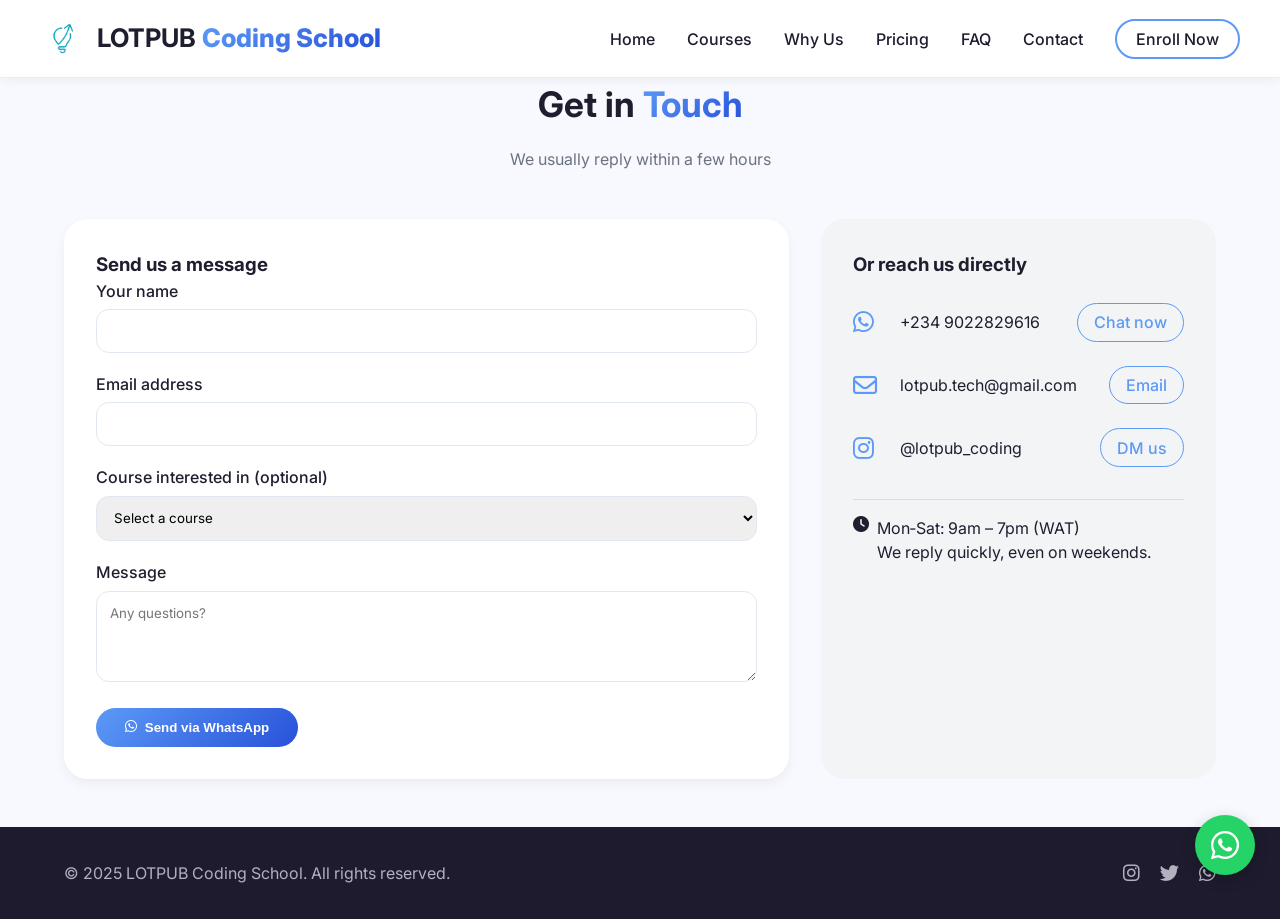
==== contact.html @ 88c9750f "Add files via upload" ====
<!DOCTYPE html>
<html lang="en">
<head>
  <meta charset="UTF-8">
  <meta name="viewport" content="width=device-width, initial-scale=1.0">
  <title>LOTPUB – Contact</title>
  <link rel="stylesheet" href="css/style.css">
  <link rel="stylesheet" href="https://cdnjs.cloudflare.com/ajax/libs/font-awesome/6.0.0-beta3/css/all.min.css">
  <link href="https://fonts.googleapis.com/css2?family=Inter:wght@300;400;500;600;700;800&display=swap" rel="stylesheet">
</head>
<body>

  <!-- Navigation (same as previous) -->
  <nav class="navbar">
    <div class="container nav-container">
      <div class="logo">
        <img src="images/logo.png" alt="LOTPUB logo" class="logo-img">
        <h1>LOTPUB <span>Coding School</span></h1>
      </div>
      <ul class="nav-links">
        <li><a href="index.html">Home</a></li>
        <li><a href="courses.html">Courses</a></li>
        <li><a href="why-us.html">Why Us</a></li>
        <li><a href="pricing.html">Pricing</a></li>
        <li><a href="faq.html">FAQ</a></li>
        <li><a href="contact.html">Contact</a></li>
        <li><a href="contact.html" class="btn-outline">Enroll Now</a></li>
      </ul>
      <div class="hamburger">
        <i class="fas fa-bars"></i>
      </div>
    </div>
  </nav>

  <!-- Main Content -->
  <main class="container">
    <h1 class="page-title">Get in <span>Touch</span></h1>
    <p class="page-subtitle">We usually reply within a few hours</p>

    <div class="contact-wrapper">
      <!-- Contact Form -->
      <div class="contact-form">
        <h3>Send us a message</h3>
        <form id="contactForm">
          <div class="form-group">
            <label for="name">Your name</label>
            <input type="text" id="name" name="name" required>
          </div>
          <div class="form-group">
            <label for="email">Email address</label>
            <input type="email" id="email" name="email" required>
          </div>
          <div class="form-group">
            <label for="course">Course interested in (optional)</label>
            <select id="course" name="course">
              <option value="">Select a course</option>
              <option value="Beginner">Beginner (₦7,000)</option>
              <option value="Intermediate">Intermediate (₦15,000)</option>
              <option value="Pro">Pro (₦25,000)</option>
              <option value="Bundle">Bundle / Other</option>
            </select>
          </div>
          <div class="form-group">
            <label for="message">Message</label>
            <textarea id="message" name="message" rows="4" placeholder="Any questions?"></textarea>
          </div>
          <button type="submit" class="btn-primary"><i class="fab fa-whatsapp"></i> Send via WhatsApp</button>
        </form>
      </div>

      <!-- Direct Contact Info -->
      <div class="contact-info">
        <h3>Or reach us directly</h3>
        <div class="contact-method">
          <i class="fab fa-whatsapp"></i>
          <span>+234 9022829616</span>
          <a href="https://wa.me/2349022829616" target="_blank" class="btn-small">Chat now</a>
        </div>
        <div class="contact-method">
          <i class="far fa-envelope"></i>
          <span>lotpub.tech@gmail.com</span>
          <a href="mailto:lotpub.tech@gmail.com" class="btn-small">Email</a>
        </div>
        <div class="contact-method">
          <i class="fab fa-instagram"></i>
          <span>@lotpub_coding</span>
          <a href="#" target="_blank" class="btn-small">DM us</a>
        </div>
        <div class="info-note">
          <i class="fas fa-clock"></i>
          <p>Mon‑Sat: 9am – 7pm (WAT)<br>We reply quickly, even on weekends.</p>
        </div>
      </div>
    </div>
  </main>

  <!-- Footer -->
  <footer>
    <div class="container footer-inner">
      <div>&copy; 2025 LOTPUB Coding School. All rights reserved.</div>
      <div class="social">
        <a href="#"><i class="fab fa-instagram"></i></a>
        <a href="#"><i class="fab fa-twitter"></i></a>
        <a href="#"><i class="fab fa-whatsapp"></i></a>
      </div>
    </div>
  </footer>

   <!-- Floating WhatsApp Button -->
  <a href="https://wa.me/2349022829616?text=I%20want%20to%20learn%20with%20LOTPUB" class="whatsapp-float" target="_blank">
    <i class="fab fa-whatsapp"></i>
  </a>
  <script src="js/main.js"></script>
</body>
</html>
---- css/style.css ----
/* Reset & Base */
* {
  margin: 0;
  padding: 0;
  box-sizing: border-box;
}

body {
  font-family: 'Inter', sans-serif;
  background-color: #f8f9ff;
  color: #1e1e2f;
  line-height: 1.5;
  scroll-behavior: smooth;
}

/* Color Variables */
:root {
  --primary: #5c9af6;
  --primary-dark: #2851d9;
  --primary-light: #C4B5FD;
  --secondary: #467ee5;
  --dark: #1E1B2E;
  --gray: #6B7280;
  --light-gray: #F3F4F6;
  --white: #ffffff;
  --black: #111827;
}

.container {
  max-width: 1200px;
  margin: 0 auto;
  padding: 0 24px;
}

/* Navbar */
.navbar {
  background: rgba(255, 255, 255, 0.98);
  backdrop-filter: blur(10px);
  position: sticky;
  top: 0;
  z-index: 100;
  box-shadow: 0 2px 10px rgba(0, 0, 0, 0.05);
  border-bottom: 1px solid rgba(139, 92, 246, 0.15);
}

.nav-container {
  display: flex;
  justify-content: space-between;
  align-items: center;
  padding: 1rem 0;
  flex-wrap: wrap;
}

.logo {
  display: flex;
  align-items: center;
  gap: 12px;
}

.logo-img {
  height: 45px;
  width: auto;
}

.logo h1 {
  font-size: 1.6rem;
  font-weight: 700;
}

.logo h1 span {
  background: linear-gradient(135deg, var(--primary), var(--primary-dark));
  -webkit-background-clip: text;
  background-clip: text;
  color: transparent;
  font-weight: 800;
}

.nav-links {
  display: flex;
  gap: 2rem;
  list-style: none;
  align-items: center;
}

.nav-links li a {
  text-decoration: none;
  color: var(--dark);
  font-weight: 500;
  transition: color 0.3s;
}

.nav-links li a:hover {
  color: var(--primary);
}

.btn-outline {
  border: 2px solid var(--primary);
  background: transparent;
  padding: 0.5rem 1.2rem;
  border-radius: 40px;
  font-weight: 600;
  color: var(--primary);
  transition: all 0.3s;
}

.btn-outline:hover {
  background: var(--primary);
  color: white;
  border-color: var(--primary);
}

.hamburger {
  display: none;
  font-size: 1.5rem;
  cursor: pointer;
  color: var(--dark);
}

/* Buttons */
.btn-primary {
  background: linear-gradient(135deg, var(--primary), var(--primary-dark));
  color: white;
  padding: 0.75rem 1.8rem;
  border: none;
  border-radius: 40px;
  font-weight: 600;
  cursor: pointer;
  transition: transform 0.2s, box-shadow 0.2s;
  display: inline-flex;
  align-items: center;
  gap: 8px;
  text-decoration: none;
}

.btn-primary:hover {
  transform: translateY(-2px);
  box-shadow: 0 10px 20px rgba(139, 92, 246, 0.3);
}

.btn-small {
  background: transparent;
  border: 1px solid var(--primary);
  color: var(--primary);
  padding: 0.4rem 1rem;
  border-radius: 30px;
  text-decoration: none;
  font-weight: 500;
  transition: all 0.3s;
  display: inline-block;
}

.btn-small:hover {
  background: var(--primary);
  color: white;
}

/* Hero */
.hero {
  padding: 5rem 0 4rem;
  background: linear-gradient(135deg, #f5f3ff 0%, #ede9fe 100%);
}

.hero-grid {
  display: flex;
  align-items: center;
  gap: 3rem;
  flex-wrap: wrap;
}

.hero-content {
  flex: 1;
}

.hero-content h1 {
  font-size: 3rem;
  font-weight: 800;
  line-height: 1.2;
  margin-bottom: 1rem;
  color: var(--dark);
}

.hero-content h1 span {
  background: linear-gradient(135deg, var(--primary-dark), var(--primary));
  -webkit-background-clip: text;
  background-clip: text;
  color: transparent;
}

.hero-content p {
  font-size: 1.2rem;
  color: var(--gray);
  margin-bottom: 2rem;
}

.hero-stats {
  display: flex;
  gap: 2rem;
  margin-top: 2rem;
}

.hero-stats div span {
  font-size: 1.8rem;
  font-weight: 800;
  color: var(--primary-dark);
  display: block;
}

.hero-image {
  flex: 1;
  text-align: center;
}

.hero-image i {
  font-size: 10rem;
  color: var(--primary-light);
}

/* Featured Courses (homepage) */
.featured-courses {
  padding: 4rem 0;
  background: white;
}

.featured-courses h2, .page-title {
  text-align: center;
  font-size: 2.2rem;
  font-weight: 700;
  margin-bottom: 1rem;
}

.featured-courses h2 span, .page-title span {
  background: linear-gradient(135deg, var(--primary), var(--primary-dark));
  -webkit-background-clip: text;
  background-clip: text;
  color: transparent;
}

.page-subtitle {
  text-align: center;
  color: var(--gray);
  margin-bottom: 3rem;
}

.course-preview {
  display: grid;
  grid-template-columns: repeat(auto-fit, minmax(280px, 1fr));
  gap: 2rem;
}

.course-card {
  background: white;
  border-radius: 1.5rem;
  padding: 1.8rem;
  box-shadow: 0 10px 25px rgba(0,0,0,0.05);
  transition: transform 0.3s, box-shadow 0.3s;
  border: 1px solid rgba(139, 92, 246, 0.2);
  text-align: center;
}

.course-card:hover {
  transform: translateY(-5px);
  box-shadow: 0 20px 30px rgba(139, 92, 246, 0.1);
}

.course-card i {
  font-size: 2.5rem;
  color: var(--primary);
  margin-bottom: 1rem;
}

.course-card h3 {
  font-size: 1.5rem;
  margin-bottom: 0.5rem;
}

.course-card p {
  color: var(--gray);
  margin: 1rem 0;
}

.course-card a {
  margin-top: 1rem;
}

/* Courses page full grid */
.courses-full-grid {
  display: flex;
  flex-direction: column;
  gap: 2rem;
  margin: 2rem 0;
}

.course-detail {
  display: flex;
  gap: 2rem;
  background: white;
  border-radius: 1.5rem;
  padding: 2rem;
  box-shadow: 0 5px 15px rgba(0,0,0,0.05);
  border: 1px solid rgba(139, 92, 246, 0.15);
  flex-wrap: wrap;
}

.course-detail-image {
  flex: 1;
  min-width: 200px;
  text-align: center;
}

.course-detail-image i {
  font-size: 6rem;
  color: var(--primary);
}

.course-detail-content {
  flex: 3;
}

.course-detail-content h2 {
  color: var(--dark);
  margin-bottom: 0.5rem;
}

.course-detail-content ul {
  list-style: none;
  margin: 1rem 0;
}

.course-detail-content li {
  margin: 0.5rem 0;
  display: flex;
  align-items: center;
  gap: 8px;
}

.course-detail-content li i {
  color: var(--primary);
  font-size: 1rem;
}

/* Why Us page */
.why-grid-full {
  display: grid;
  grid-template-columns: repeat(auto-fit, minmax(280px, 1fr));
  gap: 2rem;
  margin: 3rem 0;
}

.why-card-large {
  background: white;
  border-radius: 1.5rem;
  padding: 2rem;
  text-align: center;
  box-shadow: 0 5px 12px rgba(0,0,0,0.05);
  border: 1px solid rgba(139, 92, 246, 0.1);
}

.why-card-large i {
  font-size: 2.8rem;
  color: var(--primary);
  margin-bottom: 1rem;
}

.founder-section {
  display: flex;
  gap: 2rem;
  background: var(--light-gray);
  border-radius: 2rem;
  padding: 2rem;
  margin-top: 2rem;
  flex-wrap: wrap;
  align-items: center;
}

.founder-image i {
  font-size: 6rem;
  color: var(--primary);
}

.founder-message {
  flex: 2;
}

/* Pricing page */
.pricing-grid-full {
  display: grid;
  grid-template-columns: repeat(auto-fit, minmax(280px, 1fr));
  gap: 2rem;
  margin: 2rem 0;
}

.pricing-card {
  background: white;
  border-radius: 1.5rem;
  padding: 2rem;
  text-align: center;
  position: relative;
  box-shadow: 0 10px 20px rgba(0,0,0,0.05);
  border: 1px solid rgba(139, 92, 246, 0.2);
}

.pricing-badge {
  position: absolute;
  top: -12px;
  left: 50%;
  transform: translateX(-50%);
  background: var(--primary);
  color: white;
  padding: 0.2rem 1rem;
  border-radius: 30px;
  font-size: 0.75rem;
  font-weight: 600;
}

.price {
  font-size: 2rem;
  font-weight: 800;
  color: var(--primary-dark);
  margin: 1rem 0;
}

.duration {
  color: var(--gray);
  margin-bottom: 1rem;
}

.pricing-card ul {
  list-style: none;
  margin: 1.5rem 0;
  text-align: left;
}

.pricing-card li {
  margin: 0.6rem 0;
  display: flex;
  align-items: center;
  gap: 8px;
}

.pricing-card li i {
  color: var(--primary);
  width: 18px;
}

.bundle-section {
  margin: 3rem 0;
}

.bundle-section h2 {
  text-align: center;
}

.bundle-grid {
  display: grid;
  grid-template-columns: repeat(auto-fit, minmax(240px, 1fr));
  gap: 1.5rem;
  margin-top: 1.5rem;
}

.bundle-card {
  background: var(--light-gray);
  border-radius: 1rem;
  padding: 1.5rem;
  text-align: center;
}

.payment-info {
  background: #eef2ff;
  border-radius: 1rem;
  padding: 1rem;
  text-align: center;
  margin: 2rem 0;
  display: flex;
  align-items: center;
  justify-content: center;
  gap: 0.8rem;
}

/* FAQ page */
.faq-grid-full {
  max-width: 800px;
  margin: 0 auto;
}

.faq-item {
  background: white;
  border-radius: 1rem;
  margin-bottom: 1rem;
  padding: 1rem 1.5rem;
  border: 1px solid rgba(139, 92, 246, 0.2);
  cursor: pointer;
}

.faq-question {
  display: flex;
  justify-content: space-between;
  align-items: center;
  font-weight: 600;
  font-size: 1.1rem;
}

.faq-answer {
  max-height: 0;
  overflow: hidden;
  transition: max-height 0.3s ease;
  color: var(--gray);
  padding-top: 0;
}

.faq-item.active .faq-answer {
  max-height: 200px;
  padding-top: 1rem;
}

/* Contact page */
.contact-wrapper {
  display: flex;
  gap: 2rem;
  flex-wrap: wrap;
  margin: 2rem 0;
}

.contact-form {
  flex: 2;
  background: white;
  padding: 2rem;
  border-radius: 1.5rem;
  box-shadow: 0 5px 12px rgba(0,0,0,0.05);
}

.form-group {
  margin-bottom: 1.2rem;
}

.form-group label {
  display: block;
  margin-bottom: 0.4rem;
  font-weight: 500;
}

.form-group input, .form-group select, .form-group textarea {
  width: 100%;
  padding: 0.8rem;
  border: 1px solid #e2e8f0;
  border-radius: 0.8rem;
  font-family: inherit;
}

.form-group input:focus, .form-group select:focus, .form-group textarea:focus {
  outline: none;
  border-color: var(--primary);
}

.contact-info {
  flex: 1;
  background: var(--light-gray);
  padding: 2rem;
  border-radius: 1.5rem;
}

.contact-method {
  display: flex;
  align-items: center;
  gap: 12px;
  margin: 1.5rem 0;
  flex-wrap: wrap;
}

.contact-method i {
  font-size: 1.5rem;
  color: var(--primary);
  width: 35px;
}

.contact-method span {
  flex: 1;
}

.info-note {
  margin-top: 2rem;
  padding-top: 1rem;
  border-top: 1px solid #ddd;
  display: flex;
  gap: 0.5rem;
}

/* Footer */
footer {
  background: var(--dark);
  color: #b1b1c0;
  padding: 2rem 0;
  margin-top: 3rem;
}

.footer-inner {
  display: flex;
  justify-content: space-between;
  align-items: center;
  flex-wrap: wrap;
  gap: 1rem;
}

.social a {
  color: #b1b1c0;
  margin-left: 1rem;
  font-size: 1.2rem;
  transition: color 0.3s;
}

.social a:hover {
  color: white;
}

/* WhatsApp float */
.whatsapp-float {
  position: fixed;
  bottom: 25px;
  right: 25px;
  background-color: #25D366;
  color: white;
  border-radius: 50%;
  width: 60px;
  height: 60px;
  display: flex;
  align-items: center;
  justify-content: center;
  font-size: 2rem;
  box-shadow: 0 4px 15px rgba(0, 0, 0, 0.2);
  transition: all 0.3s;
  z-index: 99;
  text-decoration: none;
}

.whatsapp-float:hover {
  transform: scale(1.1);
  background-color: #20b359;
}

/* Responsive */
@media (max-width: 768px) {
  .nav-links {
    display: none;
    flex-direction: column;
    width: 100%;
    background: white;
    padding: 1rem 0;
  }

  .nav-links.show {
    display: flex;
  }

  .hamburger {
    display: block;
  }

  .hero-content h1 {
    font-size: 2.2rem;
  }

  .hero-image i {
    font-size: 5rem;
  }

  .course-detail {
    flex-direction: column;
    text-align: center;
  }

  .footer-inner {
    flex-direction: column;
    text-align: center;
  }

  .contact-wrapper {
    flex-direction: column;
  }
}
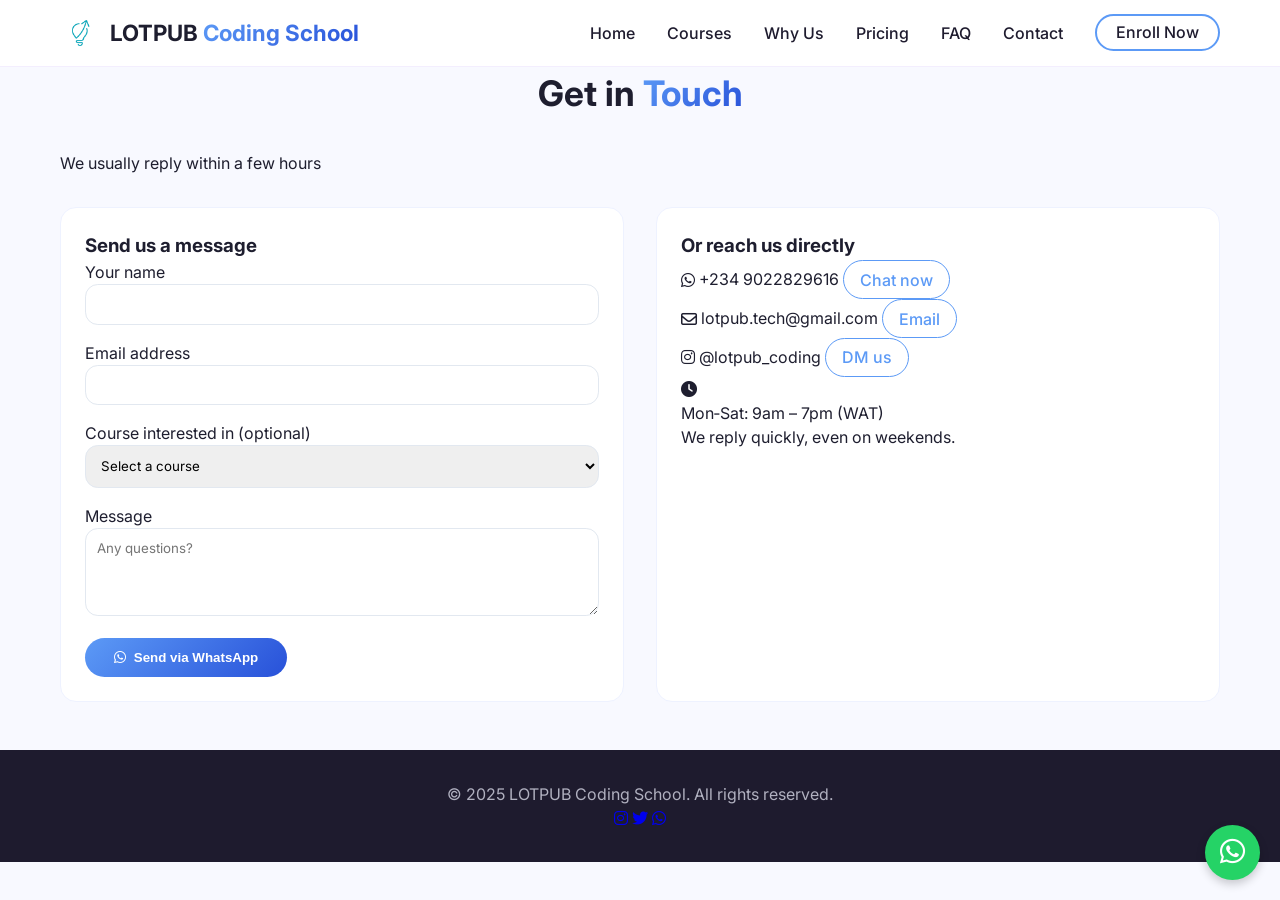
==== commit c0f7b39e: "Update contact.html" ====
--- a/contact.html
+++ b/contact.html
@@ -10,27 +10,26 @@
 </head>
 <body>
 
-  <!-- Navigation (same as previous) -->
-  <nav class="navbar">
-    <div class="container nav-container">
-      <div class="logo">
-        <img src="images/logo.png" alt="LOTPUB logo" class="logo-img">
-        <h1>LOTPUB <span>Coding School</span></h1>
-      </div>
-      <ul class="nav-links">
-        <li><a href="index.html">Home</a></li>
-        <li><a href="courses.html">Courses</a></li>
-        <li><a href="why-us.html">Why Us</a></li>
-        <li><a href="pricing.html">Pricing</a></li>
-        <li><a href="faq.html">FAQ</a></li>
-        <li><a href="contact.html">Contact</a></li>
-        <li><a href="contact.html" class="btn-outline">Enroll Now</a></li>
-      </ul>
-      <div class="hamburger">
-        <i class="fas fa-bars"></i>
-      </div>
+<nav class="navbar">
+  <div class="nav-container">
+    <div class="logo">
+      <img src="images/logo.png" alt="LOTPUB logo" class="logo-img">
+      <h1>LOTPUB <span>Coding School</span></h1>
     </div>
-  </nav>
+    <button class="hamburger" id="hamburgerBtn">
+      <i class="fas fa-bars"></i>
+    </button>
+    <ul class="nav-links" id="navLinks">
+      <li><a href="index.html">Home</a></li>
+      <li><a href="courses.html">Courses</a></li>
+      <li><a href="why-us.html">Why Us</a></li>
+      <li><a href="pricing.html">Pricing</a></li>
+      <li><a href="faq.html">FAQ</a></li>
+      <li><a href="contact.html">Contact</a></li>
+      <li><a href="contact.html" class="btn-outline">Enroll Now</a></li>
+    </ul>
+  </div>
+</nav>
 
   <!-- Main Content -->
   <main class="container">
@@ -112,4 +111,4 @@
   </a>
   <script src="js/main.js"></script>
 </body>
-</html>+</html>
--- a/css/style.css
+++ b/css/style.css
@@ -1,4 +1,3 @@
-/* Reset & Base */
 * {
   margin: 0;
   padding: 0;
@@ -6,14 +5,13 @@
 }
 
 body {
-  font-family: 'Inter', sans-serif;
-  background-color: #f8f9ff;
+  font-family: 'Inter', system-ui, -apple-system, sans-serif;
+  background: #f8f9ff;
   color: #1e1e2f;
   line-height: 1.5;
-  scroll-behavior: smooth;
-}
-
-/* Color Variables */
+  overflow-x: hidden;
+}
+
 :root {
   --primary: #5c9af6;
   --primary-dark: #2851d9;
@@ -23,47 +21,48 @@
   --gray: #6B7280;
   --light-gray: #F3F4F6;
   --white: #ffffff;
-  --black: #111827;
 }
 
 .container {
   max-width: 1200px;
   margin: 0 auto;
-  padding: 0 24px;
-}
-
-/* Navbar */
+  padding: 0 20px;
+}
+
+/* ===== NAVBAR (FULLY FIXED) ===== */
 .navbar {
   background: rgba(255, 255, 255, 0.98);
   backdrop-filter: blur(10px);
   position: sticky;
   top: 0;
-  z-index: 100;
-  box-shadow: 0 2px 10px rgba(0, 0, 0, 0.05);
-  border-bottom: 1px solid rgba(139, 92, 246, 0.15);
+  z-index: 1000;
+  width: 100%;
+  border-bottom: 1px solid rgba(139, 92, 246, 0.1);
 }
 
 .nav-container {
   display: flex;
   justify-content: space-between;
   align-items: center;
-  padding: 1rem 0;
-  flex-wrap: wrap;
+  padding: 0.8rem 20px;
+  max-width: 1200px;
+  margin: 0 auto;
+  position: relative;
 }
 
 .logo {
   display: flex;
   align-items: center;
-  gap: 12px;
+  gap: 10px;
 }
 
 .logo-img {
-  height: 45px;
+  height: 40px;
   width: auto;
 }
 
 .logo h1 {
-  font-size: 1.6rem;
+  font-size: 1.4rem;
   font-weight: 700;
 }
 
@@ -72,9 +71,9 @@
   -webkit-background-clip: text;
   background-clip: text;
   color: transparent;
-  font-weight: 800;
-}
-
+}
+
+/* Desktop navigation */
 .nav-links {
   display: flex;
   gap: 2rem;
@@ -86,7 +85,7 @@
   text-decoration: none;
   color: var(--dark);
   font-weight: 500;
-  transition: color 0.3s;
+  transition: color 0.2s;
 }
 
 .nav-links li a:hover {
@@ -96,27 +95,83 @@
 .btn-outline {
   border: 2px solid var(--primary);
   background: transparent;
-  padding: 0.5rem 1.2rem;
+  padding: 0.4rem 1.2rem;
   border-radius: 40px;
   font-weight: 600;
   color: var(--primary);
-  transition: all 0.3s;
+  transition: all 0.2s;
 }
 
 .btn-outline:hover {
   background: var(--primary);
   color: white;
-  border-color: var(--primary);
-}
-
+}
+
+/* Hamburger button */
 .hamburger {
   display: none;
-  font-size: 1.5rem;
+  background: none;
+  border: none;
+  font-size: 1.8rem;
   cursor: pointer;
   color: var(--dark);
-}
-
-/* Buttons */
+  z-index: 1001;
+}
+
+/* ===== MOBILE MENU (FIXED) ===== */
+@media (max-width: 768px) {
+  .hamburger {
+    display: block;
+  }
+
+  .nav-links {
+    position: fixed;
+    top: 0;
+    left: -100%;
+    width: 75%;
+    max-width: 280px;
+    height: 100vh;
+    background: white;
+    flex-direction: column;
+    justify-content: center;
+    align-items: center;
+    gap: 2rem;
+    transition: left 0.3s ease;
+    box-shadow: 2px 0 15px rgba(0,0,0,0.1);
+    z-index: 1000;
+    margin: 0;
+    padding: 2rem;
+  }
+
+  .nav-links.show {
+    left: 0;
+  }
+
+  .nav-links li {
+    width: 100%;
+    text-align: center;
+  }
+
+  .nav-links li a {
+    display: block;
+    font-size: 1.2rem;
+    padding: 0.5rem;
+  }
+
+  /* Overlay */
+  body.menu-open::before {
+    content: '';
+    position: fixed;
+    top: 0;
+    left: 0;
+    width: 100%;
+    height: 100%;
+    background: rgba(0, 0, 0, 0.5);
+    z-index: 999;
+  }
+}
+
+/* ===== BUTTONS ===== */
 .btn-primary {
   background: linear-gradient(135deg, var(--primary), var(--primary-dark));
   color: white;
@@ -154,16 +209,16 @@
   color: white;
 }
 
-/* Hero */
+/* ===== HERO SECTION ===== */
 .hero {
-  padding: 5rem 0 4rem;
+  padding: 4rem 0;
   background: linear-gradient(135deg, #f5f3ff 0%, #ede9fe 100%);
 }
 
 .hero-grid {
   display: flex;
   align-items: center;
-  gap: 3rem;
+  gap: 2rem;
   flex-wrap: wrap;
 }
 
@@ -172,11 +227,10 @@
 }
 
 .hero-content h1 {
-  font-size: 3rem;
+  font-size: 2.8rem;
   font-weight: 800;
   line-height: 1.2;
   margin-bottom: 1rem;
-  color: var(--dark);
 }
 
 .hero-content h1 span {
@@ -187,9 +241,9 @@
 }
 
 .hero-content p {
-  font-size: 1.2rem;
+  font-size: 1.1rem;
   color: var(--gray);
-  margin-bottom: 2rem;
+  margin-bottom: 1.5rem;
 }
 
 .hero-stats {
@@ -199,7 +253,7 @@
 }
 
 .hero-stats div span {
-  font-size: 1.8rem;
+  font-size: 1.6rem;
   font-weight: 800;
   color: var(--primary-dark);
   display: block;
@@ -211,13 +265,13 @@
 }
 
 .hero-image i {
-  font-size: 10rem;
+  font-size: 9rem;
   color: var(--primary-light);
 }
 
-/* Featured Courses (homepage) */
+/* ===== FEATURED COURSES ===== */
 .featured-courses {
-  padding: 4rem 0;
+  padding: 3rem 0;
   background: white;
 }
 
@@ -225,7 +279,7 @@
   text-align: center;
   font-size: 2.2rem;
   font-weight: 700;
-  margin-bottom: 1rem;
+  margin-bottom: 2rem;
 }
 
 .featured-courses h2 span, .page-title span {
@@ -235,248 +289,99 @@
   color: transparent;
 }
 
-.page-subtitle {
-  text-align: center;
-  color: var(--gray);
-  margin-bottom: 3rem;
-}
-
-.course-preview {
+.course-preview, .courses-full-grid {
   display: grid;
   grid-template-columns: repeat(auto-fit, minmax(280px, 1fr));
   gap: 2rem;
 }
 
-.course-card {
+.course-card, .course-detail {
   background: white;
   border-radius: 1.5rem;
-  padding: 1.8rem;
-  box-shadow: 0 10px 25px rgba(0,0,0,0.05);
-  transition: transform 0.3s, box-shadow 0.3s;
-  border: 1px solid rgba(139, 92, 246, 0.2);
-  text-align: center;
+  padding: 1.5rem;
+  box-shadow: 0 5px 15px rgba(0,0,0,0.05);
+  border: 1px solid #eef2ff;
+  transition: transform 0.2s;
 }
 
 .course-card:hover {
-  transform: translateY(-5px);
-  box-shadow: 0 20px 30px rgba(139, 92, 246, 0.1);
-}
-
-.course-card i {
+  transform: translateY(-4px);
+}
+
+.course-card i, .course-detail-image i {
   font-size: 2.5rem;
   color: var(--primary);
-  margin-bottom: 1rem;
+  margin-bottom: 0.5rem;
 }
 
 .course-card h3 {
-  font-size: 1.5rem;
+  font-size: 1.3rem;
   margin-bottom: 0.5rem;
 }
 
-.course-card p {
-  color: var(--gray);
-  margin: 1rem 0;
-}
-
-.course-card a {
-  margin-top: 1rem;
-}
-
-/* Courses page full grid */
-.courses-full-grid {
-  display: flex;
-  flex-direction: column;
-  gap: 2rem;
-  margin: 2rem 0;
-}
-
-.course-detail {
-  display: flex;
-  gap: 2rem;
-  background: white;
-  border-radius: 1.5rem;
-  padding: 2rem;
-  box-shadow: 0 5px 15px rgba(0,0,0,0.05);
-  border: 1px solid rgba(139, 92, 246, 0.15);
-  flex-wrap: wrap;
-}
-
-.course-detail-image {
-  flex: 1;
-  min-width: 200px;
-  text-align: center;
-}
-
-.course-detail-image i {
-  font-size: 6rem;
-  color: var(--primary);
-}
-
-.course-detail-content {
-  flex: 3;
-}
-
-.course-detail-content h2 {
-  color: var(--dark);
-  margin-bottom: 0.5rem;
-}
-
-.course-detail-content ul {
-  list-style: none;
-  margin: 1rem 0;
-}
-
-.course-detail-content li {
-  margin: 0.5rem 0;
-  display: flex;
-  align-items: center;
-  gap: 8px;
-}
-
-.course-detail-content li i {
-  color: var(--primary);
-  font-size: 1rem;
-}
-
-/* Why Us page */
+/* ===== WHY US ===== */
 .why-grid-full {
   display: grid;
-  grid-template-columns: repeat(auto-fit, minmax(280px, 1fr));
-  gap: 2rem;
-  margin: 3rem 0;
+  grid-template-columns: repeat(auto-fit, minmax(260px, 1fr));
+  gap: 2rem;
+  margin: 2rem 0;
 }
 
 .why-card-large {
   background: white;
+  border-radius: 1rem;
+  padding: 1.5rem;
+  text-align: center;
+  box-shadow: 0 2px 8px rgba(0,0,0,0.03);
+  border: 1px solid #eef2ff;
+}
+
+.founder-section {
+  display: flex;
+  gap: 2rem;
+  background: var(--light-gray);
   border-radius: 1.5rem;
-  padding: 2rem;
-  text-align: center;
-  box-shadow: 0 5px 12px rgba(0,0,0,0.05);
-  border: 1px solid rgba(139, 92, 246, 0.1);
-}
-
-.why-card-large i {
-  font-size: 2.8rem;
-  color: var(--primary);
-  margin-bottom: 1rem;
-}
-
-.founder-section {
-  display: flex;
-  gap: 2rem;
-  background: var(--light-gray);
-  border-radius: 2rem;
   padding: 2rem;
   margin-top: 2rem;
   flex-wrap: wrap;
-  align-items: center;
-}
-
-.founder-image i {
-  font-size: 6rem;
-  color: var(--primary);
-}
-
-.founder-message {
-  flex: 2;
-}
-
-/* Pricing page */
+}
+
+/* ===== PRICING ===== */
 .pricing-grid-full {
   display: grid;
-  grid-template-columns: repeat(auto-fit, minmax(280px, 1fr));
+  grid-template-columns: repeat(auto-fit, minmax(260px, 1fr));
   gap: 2rem;
   margin: 2rem 0;
 }
 
 .pricing-card {
   background: white;
-  border-radius: 1.5rem;
-  padding: 2rem;
+  border-radius: 1rem;
+  padding: 1.5rem;
   text-align: center;
   position: relative;
-  box-shadow: 0 10px 20px rgba(0,0,0,0.05);
-  border: 1px solid rgba(139, 92, 246, 0.2);
-}
-
-.pricing-badge {
-  position: absolute;
-  top: -12px;
-  left: 50%;
-  transform: translateX(-50%);
-  background: var(--primary);
-  color: white;
-  padding: 0.2rem 1rem;
-  border-radius: 30px;
-  font-size: 0.75rem;
-  font-weight: 600;
+  border: 1px solid #eef2ff;
 }
 
 .price {
-  font-size: 2rem;
+  font-size: 1.8rem;
   font-weight: 800;
   color: var(--primary-dark);
   margin: 1rem 0;
 }
 
-.duration {
-  color: var(--gray);
-  margin-bottom: 1rem;
-}
-
-.pricing-card ul {
-  list-style: none;
-  margin: 1.5rem 0;
-  text-align: left;
-}
-
-.pricing-card li {
-  margin: 0.6rem 0;
-  display: flex;
-  align-items: center;
-  gap: 8px;
-}
-
-.pricing-card li i {
-  color: var(--primary);
-  width: 18px;
-}
-
 .bundle-section {
   margin: 3rem 0;
 }
 
-.bundle-section h2 {
-  text-align: center;
-}
-
 .bundle-grid {
   display: grid;
-  grid-template-columns: repeat(auto-fit, minmax(240px, 1fr));
-  gap: 1.5rem;
-  margin-top: 1.5rem;
-}
-
-.bundle-card {
-  background: var(--light-gray);
-  border-radius: 1rem;
-  padding: 1.5rem;
-  text-align: center;
-}
-
-.payment-info {
-  background: #eef2ff;
-  border-radius: 1rem;
-  padding: 1rem;
-  text-align: center;
-  margin: 2rem 0;
-  display: flex;
-  align-items: center;
-  justify-content: center;
-  gap: 0.8rem;
-}
-
-/* FAQ page */
+  grid-template-columns: repeat(auto-fit, minmax(200px, 1fr));
+  gap: 1rem;
+  margin-top: 1rem;
+}
+
+/* ===== FAQ ===== */
 .faq-grid-full {
   max-width: 800px;
   margin: 0 auto;
@@ -486,33 +391,29 @@
   background: white;
   border-radius: 1rem;
   margin-bottom: 1rem;
-  padding: 1rem 1.5rem;
-  border: 1px solid rgba(139, 92, 246, 0.2);
+  border: 1px solid #eef2ff;
+}
+
+.faq-question {
+  padding: 1rem 1.2rem;
+  display: flex;
+  justify-content: space-between;
+  align-items: center;
+  font-weight: 600;
   cursor: pointer;
 }
 
-.faq-question {
-  display: flex;
-  justify-content: space-between;
-  align-items: center;
-  font-weight: 600;
-  font-size: 1.1rem;
-}
-
 .faq-answer {
-  max-height: 0;
-  overflow: hidden;
-  transition: max-height 0.3s ease;
+  display: none;
+  padding: 0 1.2rem 1rem 1.2rem;
   color: var(--gray);
-  padding-top: 0;
 }
 
 .faq-item.active .faq-answer {
-  max-height: 200px;
-  padding-top: 1rem;
-}
-
-/* Contact page */
+  display: block;
+}
+
+/* ===== CONTACT ===== */
 .contact-wrapper {
   display: flex;
   gap: 2rem;
@@ -520,159 +421,79 @@
   margin: 2rem 0;
 }
 
-.contact-form {
-  flex: 2;
-  background: white;
-  padding: 2rem;
-  border-radius: 1.5rem;
-  box-shadow: 0 5px 12px rgba(0,0,0,0.05);
+.contact-form, .contact-info {
+  flex: 1;
+  background: white;
+  padding: 1.5rem;
+  border-radius: 1rem;
+  border: 1px solid #eef2ff;
 }
 
 .form-group {
-  margin-bottom: 1.2rem;
-}
-
-.form-group label {
-  display: block;
-  margin-bottom: 0.4rem;
-  font-weight: 500;
+  margin-bottom: 1rem;
 }
 
 .form-group input, .form-group select, .form-group textarea {
   width: 100%;
-  padding: 0.8rem;
+  padding: 0.7rem;
   border: 1px solid #e2e8f0;
   border-radius: 0.8rem;
   font-family: inherit;
 }
 
-.form-group input:focus, .form-group select:focus, .form-group textarea:focus {
-  outline: none;
-  border-color: var(--primary);
-}
-
-.contact-info {
-  flex: 1;
-  background: var(--light-gray);
-  padding: 2rem;
-  border-radius: 1.5rem;
-}
-
-.contact-method {
-  display: flex;
-  align-items: center;
-  gap: 12px;
-  margin: 1.5rem 0;
-  flex-wrap: wrap;
-}
-
-.contact-method i {
-  font-size: 1.5rem;
-  color: var(--primary);
-  width: 35px;
-}
-
-.contact-method span {
-  flex: 1;
-}
-
-.info-note {
-  margin-top: 2rem;
-  padding-top: 1rem;
-  border-top: 1px solid #ddd;
-  display: flex;
-  gap: 0.5rem;
-}
-
-/* Footer */
+/* ===== FOOTER ===== */
 footer {
   background: var(--dark);
   color: #b1b1c0;
   padding: 2rem 0;
   margin-top: 3rem;
-}
-
-.footer-inner {
-  display: flex;
-  justify-content: space-between;
-  align-items: center;
-  flex-wrap: wrap;
-  gap: 1rem;
-}
-
-.social a {
-  color: #b1b1c0;
-  margin-left: 1rem;
-  font-size: 1.2rem;
-  transition: color 0.3s;
-}
-
-.social a:hover {
-  color: white;
-}
-
-/* WhatsApp float */
+  text-align: center;
+}
+
+/* ===== WHATSAPP FLOAT ===== */
 .whatsapp-float {
   position: fixed;
-  bottom: 25px;
-  right: 25px;
-  background-color: #25D366;
+  bottom: 20px;
+  right: 20px;
+  background: #25D366;
   color: white;
   border-radius: 50%;
-  width: 60px;
-  height: 60px;
+  width: 55px;
+  height: 55px;
   display: flex;
   align-items: center;
   justify-content: center;
-  font-size: 2rem;
-  box-shadow: 0 4px 15px rgba(0, 0, 0, 0.2);
-  transition: all 0.3s;
-  z-index: 99;
+  font-size: 1.8rem;
   text-decoration: none;
+  box-shadow: 0 4px 10px rgba(0,0,0,0.2);
+  z-index: 100;
+  transition: transform 0.2s;
 }
 
 .whatsapp-float:hover {
-  transform: scale(1.1);
-  background-color: #20b359;
-}
-
-/* Responsive */
+  transform: scale(1.05);
+}
+
+/* ===== RESPONSIVE ===== */
 @media (max-width: 768px) {
-  .nav-links {
-    display: none;
-    flex-direction: column;
-    width: 100%;
-    background: white;
-    padding: 1rem 0;
-  }
-
-  .nav-links.show {
-    display: flex;
-  }
-
-  .hamburger {
-    display: block;
-  }
-
   .hero-content h1 {
-    font-size: 2.2rem;
-  }
-
+    font-size: 1.8rem;
+  }
+  .hero-stats {
+    gap: 1rem;
+  }
   .hero-image i {
     font-size: 5rem;
   }
-
+  .page-title {
+    font-size: 1.8rem;
+  }
   .course-detail {
     flex-direction: column;
     text-align: center;
   }
-
-  .footer-inner {
+  .founder-section {
     flex-direction: column;
     text-align: center;
   }
-
-  .contact-wrapper {
-    flex-direction: column;
-  }
-}+}
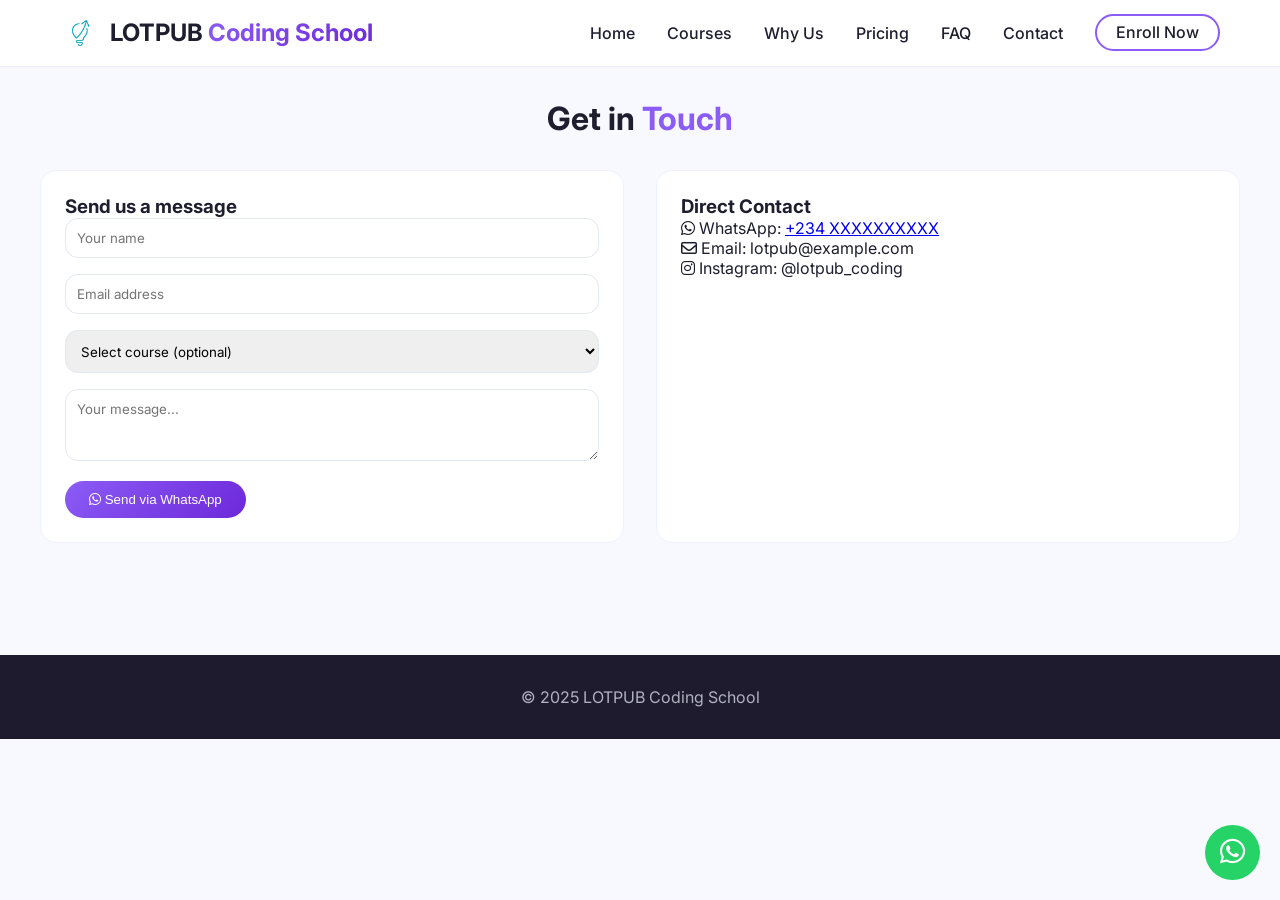
==== commit 67b2267e: "Update contact.html" ====
--- a/contact.html
+++ b/contact.html
@@ -2,23 +2,48 @@
 <html lang="en">
 <head>
   <meta charset="UTF-8">
-  <meta name="viewport" content="width=device-width, initial-scale=1.0">
+  <meta name="viewport" content="width=device-width, initial-scale=1.0, viewport-fit=cover">
   <title>LOTPUB – Contact</title>
-  <link rel="stylesheet" href="css/style.css">
   <link rel="stylesheet" href="https://cdnjs.cloudflare.com/ajax/libs/font-awesome/6.0.0-beta3/css/all.min.css">
   <link href="https://fonts.googleapis.com/css2?family=Inter:wght@300;400;500;600;700;800&display=swap" rel="stylesheet">
+  <style>
+    * { margin:0; padding:0; box-sizing:border-box; }
+    body { font-family:'Inter',sans-serif; background:#f8f9ff; color:#1e1e2f; }
+    :root { --primary:#8B5CF6; --primary-dark:#6D28D9; }
+    .container { max-width:1200px; margin:0 auto; padding:0 20px; }
+    .navbar { background:white; position:sticky; top:0; z-index:1000; border-bottom:1px solid rgba(139,92,246,0.1); }
+    .nav-container { display:flex; justify-content:space-between; align-items:center; padding:0.8rem 20px; max-width:1200px; margin:0 auto; }
+    .logo { display:flex; align-items:center; gap:10px; }
+    .logo-img { height:40px; }
+    .logo h1 span { background:linear-gradient(135deg,var(--primary),var(--primary-dark)); -webkit-background-clip:text; background-clip:text; color:transparent; }
+    .nav-links { display:flex; gap:2rem; list-style:none; }
+    .nav-links a { text-decoration:none; color:#1e1e2f; font-weight:500; }
+    .btn-outline { border:2px solid var(--primary); background:transparent; padding:0.4rem 1.2rem; border-radius:40px; color:var(--primary); }
+    .hamburger { display:none; background:none; border:none; font-size:1.8rem; cursor:pointer; }
+    @media (max-width:768px) {
+      .hamburger { display:block; }
+      .nav-links { position:fixed; top:0; left:-100%; width:75%; max-width:280px; height:100vh; background:white; flex-direction:column; justify-content:center; align-items:center; gap:2rem; transition:left 0.3s; z-index:1000; box-shadow:2px 0 15px rgba(0,0,0,0.1); }
+      .nav-links.show { left:0; }
+      body.menu-open::before { content:''; position:fixed; top:0; left:0; width:100%; height:100%; background:rgba(0,0,0,0.5); z-index:999; }
+    }
+    .btn-primary { background:linear-gradient(135deg,var(--primary),var(--primary-dark)); color:white; padding:0.7rem 1.5rem; border-radius:40px; text-decoration:none; display:inline-block; border:none; cursor:pointer; }
+    .contact-wrapper { display:flex; gap:2rem; flex-wrap:wrap; margin:2rem 0; }
+    .contact-form, .contact-info { flex:1; background:white; padding:1.5rem; border-radius:1rem; border:1px solid #eef2ff; }
+    .form-group { margin-bottom:1rem; }
+    .form-group input, .form-group select, .form-group textarea { width:100%; padding:0.7rem; border:1px solid #e2e8f0; border-radius:0.8rem; font-family:inherit; }
+    footer { background:#1E1B2E; color:#b1b1c0; padding:2rem 0; text-align:center; margin-top:3rem; }
+    .whatsapp-float { position:fixed; bottom:20px; right:20px; background:#25D366; color:white; border-radius:50%; width:55px; height:55px; display:flex; align-items:center; justify-content:center; font-size:1.8rem; text-decoration:none; z-index:100; }
+  </style>
 </head>
 <body>
 
 <nav class="navbar">
   <div class="nav-container">
     <div class="logo">
-      <img src="images/logo.png" alt="LOTPUB logo" class="logo-img">
+      <img src="images/logo.png" alt="LOTPUB logo" class="logo-img" onerror="this.src='https://via.placeholder.com/40?text=LP'">
       <h1>LOTPUB <span>Coding School</span></h1>
     </div>
-    <button class="hamburger" id="hamburgerBtn">
-      <i class="fas fa-bars"></i>
-    </button>
+    <button class="hamburger" id="hamburgerBtn"><i class="fas fa-bars"></i></button>
     <ul class="nav-links" id="navLinks">
       <li><a href="index.html">Home</a></li>
       <li><a href="courses.html">Courses</a></li>
@@ -31,84 +56,67 @@
   </div>
 </nav>
 
-  <!-- Main Content -->
-  <main class="container">
-    <h1 class="page-title">Get in <span>Touch</span></h1>
-    <p class="page-subtitle">We usually reply within a few hours</p>
+<main class="container" style="padding:2rem 0;">
+  <h1 style="text-align:center; font-size:2rem;">Get in <span style="color:var(--primary);">Touch</span></h1>
+  <div class="contact-wrapper">
+    <div class="contact-form">
+      <h3>Send us a message</h3>
+      <form id="contactForm">
+        <div class="form-group"><input type="text" id="name" placeholder="Your name" required></div>
+        <div class="form-group"><input type="email" id="email" placeholder="Email address" required></div>
+        <div class="form-group"><select id="course"><option value="">Select course (optional)</option><option>Beginner</option><option>Intermediate</option><option>Pro</option></select></div>
+        <div class="form-group"><textarea id="message" rows="3" placeholder="Your message..."></textarea></div>
+        <button type="submit" class="btn-primary"><i class="fab fa-whatsapp"></i> Send via WhatsApp</button>
+      </form>
+    </div>
+    <div class="contact-info">
+      <h3>Direct Contact</h3>
+      <p><i class="fab fa-whatsapp"></i> WhatsApp: <a href="https://wa.me/234XXXXXXXXXX">+234 XXXXXXXXXX</a></p>
+      <p><i class="far fa-envelope"></i> Email: lotpub@example.com</p>
+      <p><i class="fab fa-instagram"></i> Instagram: @lotpub_coding</p>
+    </div>
+  </div>
+</main>
 
-    <div class="contact-wrapper">
-      <!-- Contact Form -->
-      <div class="contact-form">
-        <h3>Send us a message</h3>
-        <form id="contactForm">
-          <div class="form-group">
-            <label for="name">Your name</label>
-            <input type="text" id="name" name="name" required>
-          </div>
-          <div class="form-group">
-            <label for="email">Email address</label>
-            <input type="email" id="email" name="email" required>
-          </div>
-          <div class="form-group">
-            <label for="course">Course interested in (optional)</label>
-            <select id="course" name="course">
-              <option value="">Select a course</option>
-              <option value="Beginner">Beginner (₦7,000)</option>
-              <option value="Intermediate">Intermediate (₦15,000)</option>
-              <option value="Pro">Pro (₦25,000)</option>
-              <option value="Bundle">Bundle / Other</option>
-            </select>
-          </div>
-          <div class="form-group">
-            <label for="message">Message</label>
-            <textarea id="message" name="message" rows="4" placeholder="Any questions?"></textarea>
-          </div>
-          <button type="submit" class="btn-primary"><i class="fab fa-whatsapp"></i> Send via WhatsApp</button>
-        </form>
-      </div>
+<footer><div class="container">&copy; 2025 LOTPUB Coding School</div></footer>
+<a href="https://wa.me/234XXXXXXXXXX?text=I%20want%20to%20learn%20coding" class="whatsapp-float" target="_blank"><i class="fab fa-whatsapp"></i></a>
 
-      <!-- Direct Contact Info -->
-      <div class="contact-info">
-        <h3>Or reach us directly</h3>
-        <div class="contact-method">
-          <i class="fab fa-whatsapp"></i>
-          <span>+234 9022829616</span>
-          <a href="https://wa.me/2349022829616" target="_blank" class="btn-small">Chat now</a>
-        </div>
-        <div class="contact-method">
-          <i class="far fa-envelope"></i>
-          <span>lotpub.tech@gmail.com</span>
-          <a href="mailto:lotpub.tech@gmail.com" class="btn-small">Email</a>
-        </div>
-        <div class="contact-method">
-          <i class="fab fa-instagram"></i>
-          <span>@lotpub_coding</span>
-          <a href="#" target="_blank" class="btn-small">DM us</a>
-        </div>
-        <div class="info-note">
-          <i class="fas fa-clock"></i>
-          <p>Mon‑Sat: 9am – 7pm (WAT)<br>We reply quickly, even on weekends.</p>
-        </div>
-      </div>
-    </div>
-  </main>
-
-  <!-- Footer -->
-  <footer>
-    <div class="container footer-inner">
-      <div>&copy; 2025 LOTPUB Coding School. All rights reserved.</div>
-      <div class="social">
-        <a href="#"><i class="fab fa-instagram"></i></a>
-        <a href="#"><i class="fab fa-twitter"></i></a>
-        <a href="#"><i class="fab fa-whatsapp"></i></a>
-      </div>
-    </div>
-  </footer>
-
-   <!-- Floating WhatsApp Button -->
-  <a href="https://wa.me/2349022829616?text=I%20want%20to%20learn%20with%20LOTPUB" class="whatsapp-float" target="_blank">
-    <i class="fab fa-whatsapp"></i>
-  </a>
-  <script src="js/main.js"></script>
+<script>
+  (function() {
+    var hamburger = document.querySelector('.hamburger');
+    var navLinks = document.querySelector('.nav-links');
+    if (hamburger && navLinks) {
+      hamburger.addEventListener('click', function(e) {
+        e.stopPropagation();
+        navLinks.classList.toggle('show');
+        document.body.classList.toggle('menu-open');
+      });
+      document.querySelectorAll('.nav-links a').forEach(function(link) {
+        link.addEventListener('click', function() {
+          navLinks.classList.remove('show');
+          document.body.classList.remove('menu-open');
+        });
+      });
+      document.addEventListener('click', function(e) {
+        if (!navLinks.contains(e.target) && !hamburger.contains(e.target) && navLinks.classList.contains('show')) {
+          navLinks.classList.remove('show');
+          document.body.classList.remove('menu-open');
+        }
+      });
+    }
+    var contactForm = document.getElementById('contactForm');
+    if (contactForm) {
+      contactForm.addEventListener('submit', function(e) {
+        e.preventDefault();
+        var name = document.getElementById('name').value;
+        var email = document.getElementById('email').value;
+        var course = document.getElementById('course').value;
+        var message = document.getElementById('message').value;
+        var waMsg = `Hello LOTPUB, I'm interested in learning coding.%0A%0AName: ${encodeURIComponent(name)}%0AEmail: ${encodeURIComponent(email)}%0ACourse: ${encodeURIComponent(course)}%0AMessage: ${encodeURIComponent(message)}`;
+        window.open(`https://wa.me/234XXXXXXXXXX?text=${waMsg}`, '_blank');
+      });
+    }
+  })();
+</script>
 </body>
 </html>
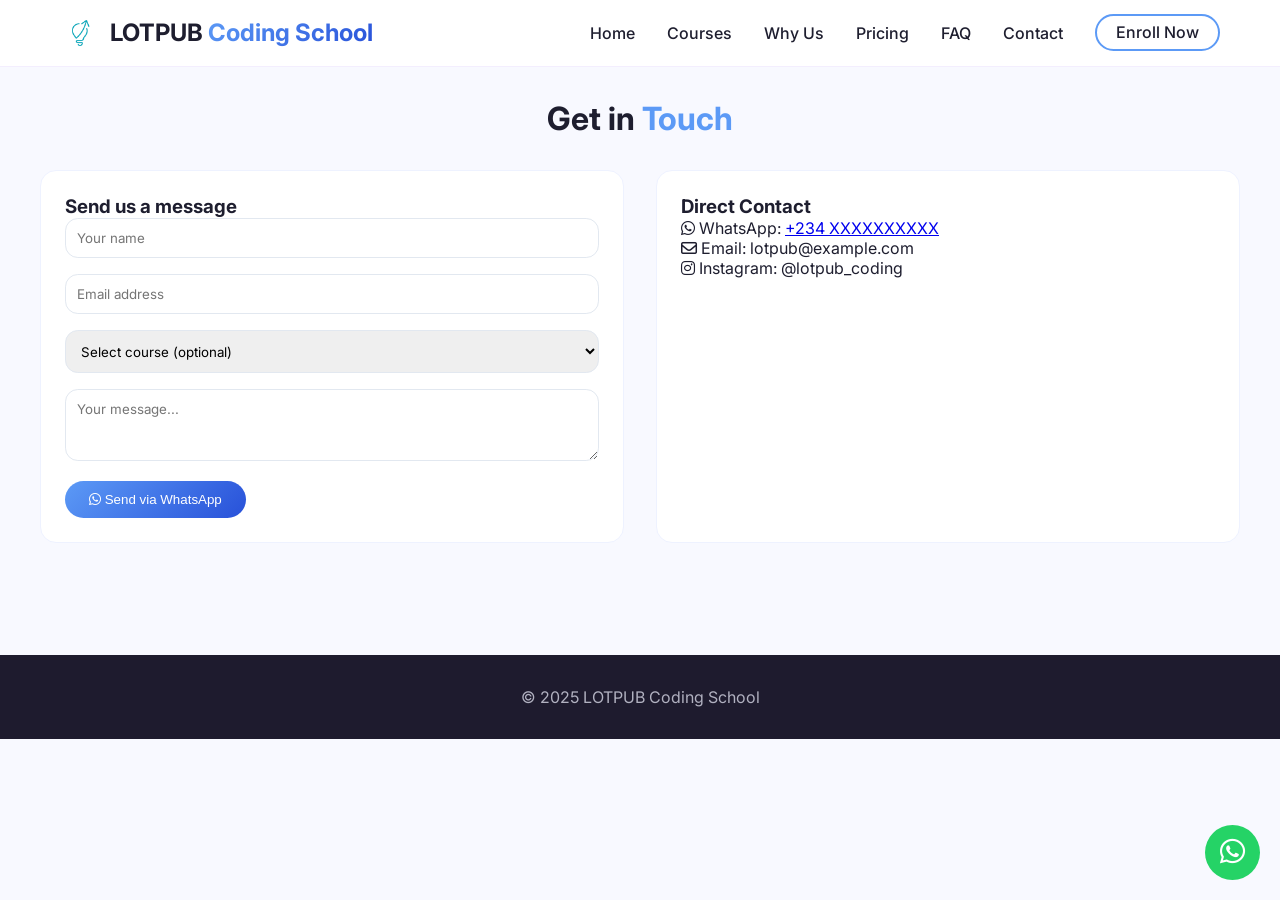
==== commit 1a444e7f: "Update contact.html" ====
--- a/contact.html
+++ b/contact.html
@@ -9,7 +9,11 @@
   <style>
     * { margin:0; padding:0; box-sizing:border-box; }
     body { font-family:'Inter',sans-serif; background:#f8f9ff; color:#1e1e2f; }
-    :root { --primary:#8B5CF6; --primary-dark:#6D28D9; }
+    :root {
+  --primary: #5c9af6;
+  --primary-dark: #2851d9;
+  --primary-light: #C4B5FD;
+}
     .container { max-width:1200px; margin:0 auto; padding:0 20px; }
     .navbar { background:white; position:sticky; top:0; z-index:1000; border-bottom:1px solid rgba(139,92,246,0.1); }
     .nav-container { display:flex; justify-content:space-between; align-items:center; padding:0.8rem 20px; max-width:1200px; margin:0 auto; }
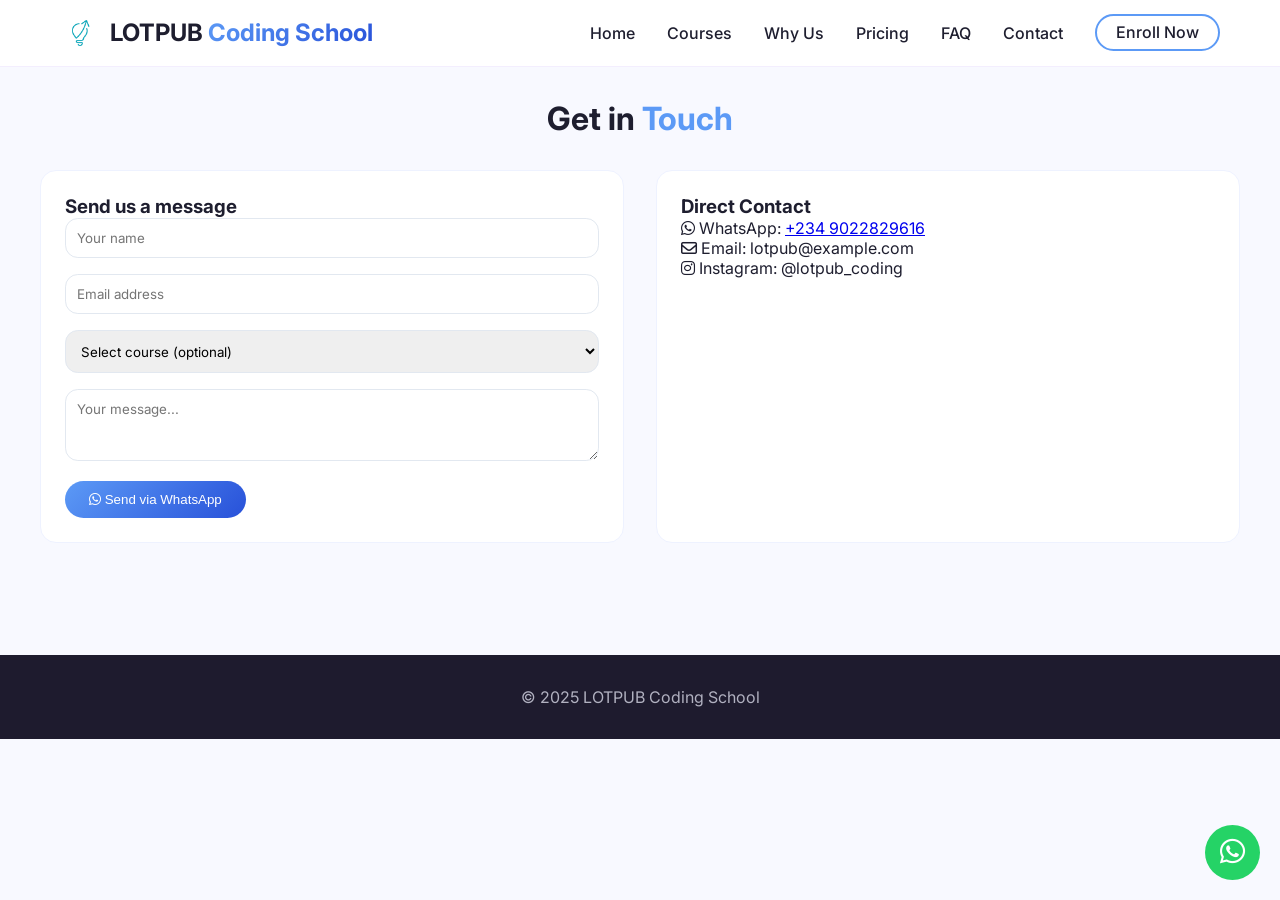
==== commit d6bcb59a: "Fix HTML encoding issues in contact.html" ====
--- a/contact.html
+++ b/contact.html
@@ -75,7 +75,7 @@
     </div>
     <div class="contact-info">
       <h3>Direct Contact</h3>
-      <p><i class="fab fa-whatsapp"></i> WhatsApp: <a href="https://wa.me/234XXXXXXXXXX">+234 XXXXXXXXXX</a></p>
+      <p><i class="fab fa-whatsapp"></i> WhatsApp: <a href="https://wa.me/2349022829616">+234 9022829616</a></p>
       <p><i class="far fa-envelope"></i> Email: lotpub@example.com</p>
       <p><i class="fab fa-instagram"></i> Instagram: @lotpub_coding</p>
     </div>
@@ -83,8 +83,9 @@
 </main>
 
 <footer><div class="container">&copy; 2025 LOTPUB Coding School</div></footer>
-<a href="https://wa.me/234XXXXXXXXXX?text=I%20want%20to%20learn%20coding" class="whatsapp-float" target="_blank"><i class="fab fa-whatsapp"></i></a>
-
+ <a href="https://wa.me/2349022829616?text=I%20want%20to%20learn%20with%20LOTPUB" class="whatsapp-float" target="_blank">
+    <i class="fab fa-whatsapp"></i>
+  </a>
 <script>
   (function() {
     var hamburger = document.querySelector('.hamburger');
@@ -117,7 +118,7 @@
         var course = document.getElementById('course').value;
         var message = document.getElementById('message').value;
         var waMsg = `Hello LOTPUB, I'm interested in learning coding.%0A%0AName: ${encodeURIComponent(name)}%0AEmail: ${encodeURIComponent(email)}%0ACourse: ${encodeURIComponent(course)}%0AMessage: ${encodeURIComponent(message)}`;
-        window.open(`https://wa.me/234XXXXXXXXXX?text=${waMsg}`, '_blank');
+        window.open(`https://wa.me/2349022829616?text=${waMsg}`, '_blank');
       });
     }
   })();
